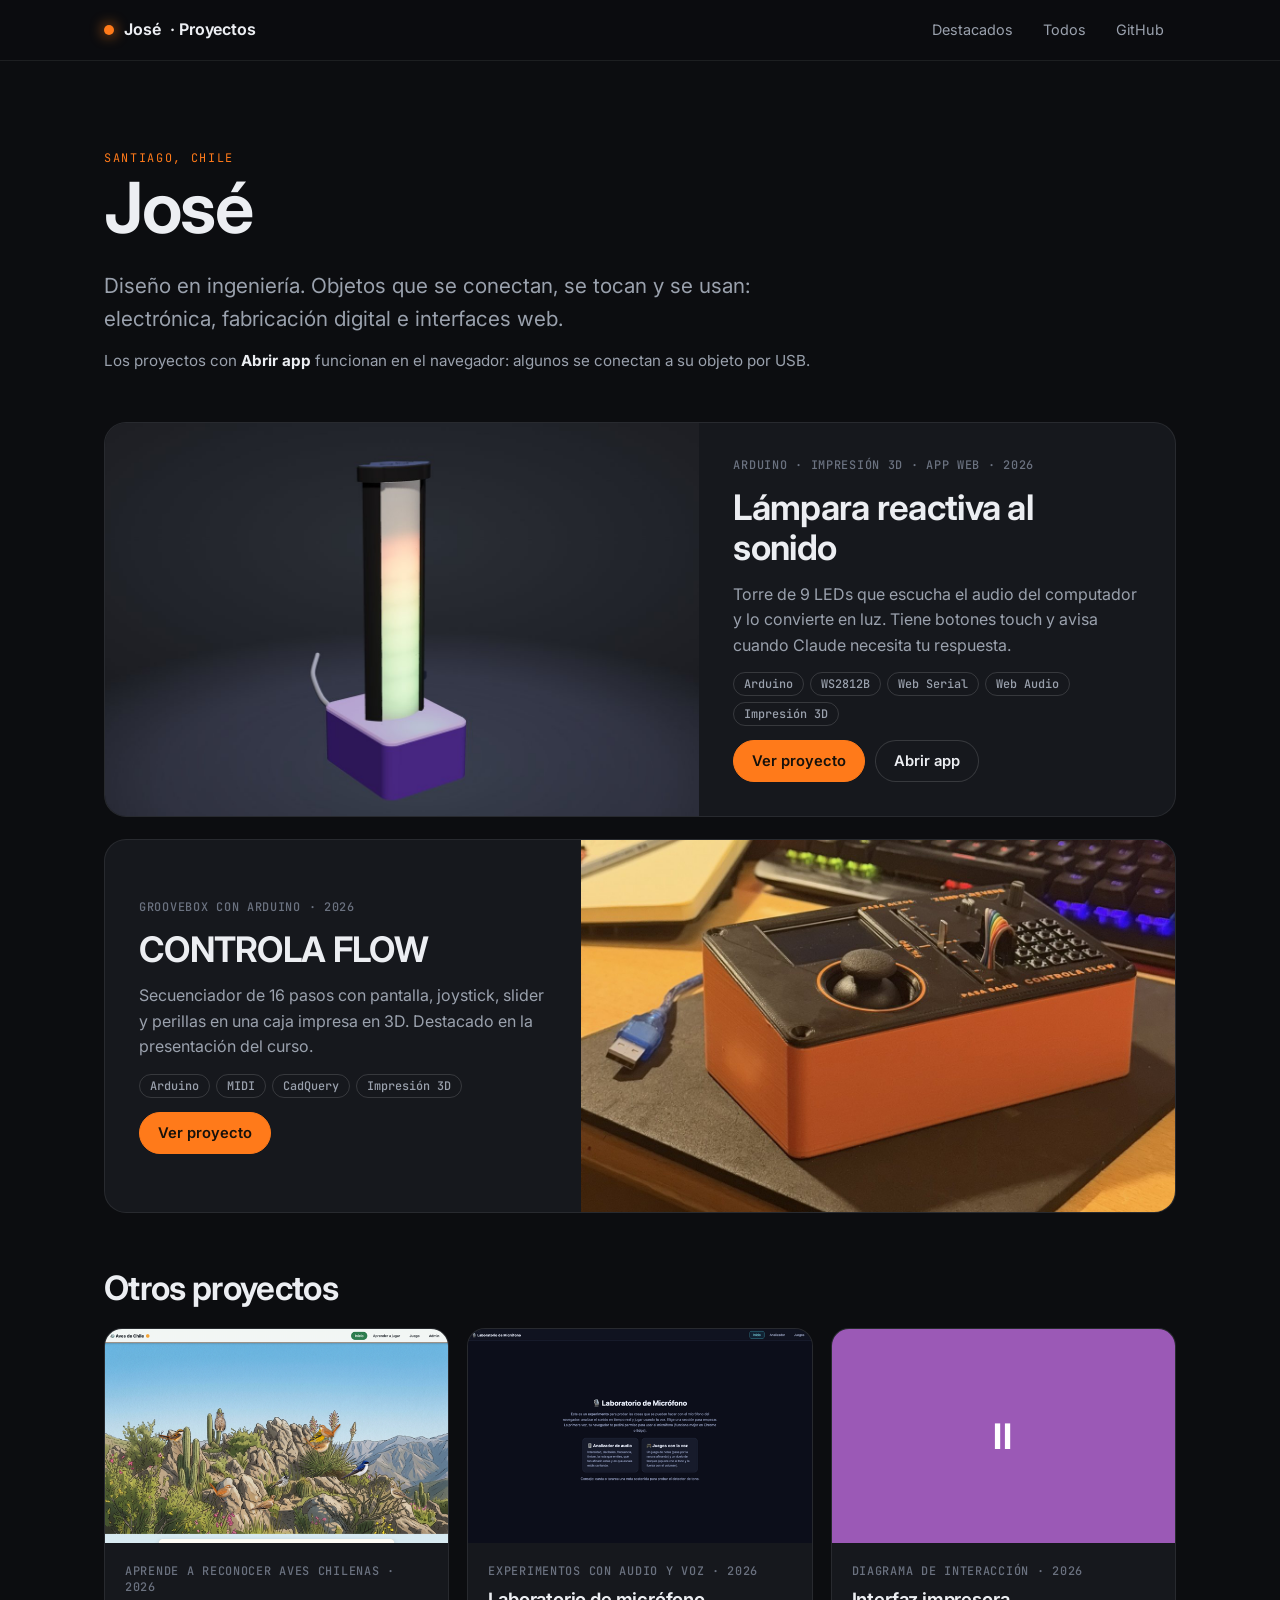
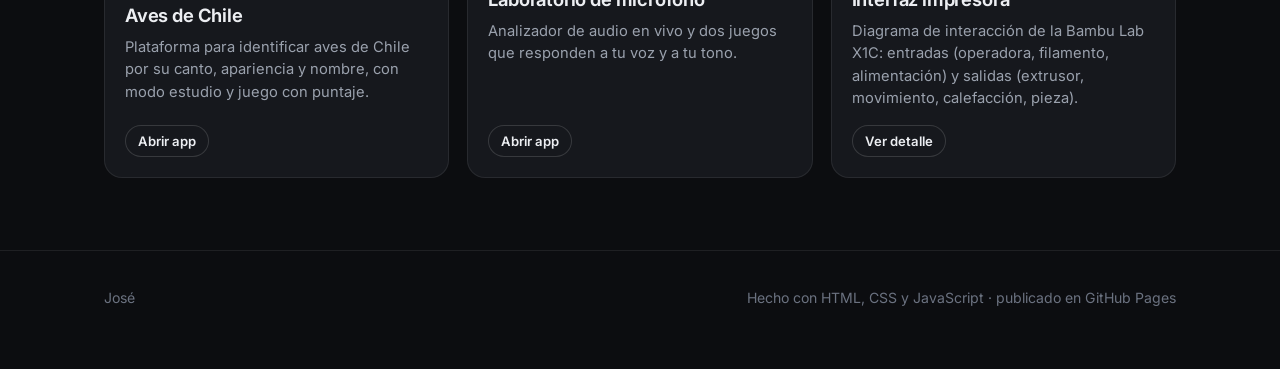
==== index.html @ fa1c3cf9 "Add files via upload" ====
<!DOCTYPE html>
<html lang="es">
<head>
<meta charset="UTF-8">
<meta name="viewport" content="width=device-width, initial-scale=1">
<title>José · Proyectos</title>
<meta name="description" content="Proyectos de José: objetos con Arduino, fabricación digital e interfaces web que puedes abrir y usar.">
<meta property="og:title" content="José · Proyectos">
<meta property="og:image" content="assets/projects/lampara-sonido/thumb.jpg">
<link rel="preconnect" href="https://fonts.googleapis.com"><link rel="preconnect" href="https://fonts.gstatic.com" crossorigin>
<link href="https://fonts.googleapis.com/css2?family=Inter:wght@400;500;600;700&family=JetBrains+Mono:wght@400;500;600&display=swap" rel="stylesheet">
<link rel="stylesheet" href="css/site.css">
<style>
  .intro{padding:88px 0 48px}
  .intro h1{font-size:clamp(2.6rem,6vw,4.4rem)}
  .intro .lead{font-size:clamp(1.05rem,2vw,1.3rem);color:var(--muted);max-width:720px;margin-top:20px}
  .feature{display:grid;grid-template-columns:minmax(0,1.25fr) minmax(0,1fr);gap:0;background:var(--surface);border:1px solid var(--line);border-radius:22px;overflow:hidden;margin-bottom:22px;transition:border-color .2s}
  .feature:hover{border-color:var(--line-2)}
  .feature .media{display:block;background:#15171c;min-height:100%}
  .feature .media img{width:100%;height:100%;object-fit:cover;aspect-ratio:16/10}
  .feature .body{padding:34px;display:flex;flex-direction:column;gap:14px;justify-content:center}
  .feature h2{font-size:clamp(1.6rem,3vw,2.2rem)}
  .feature p{color:var(--muted)}
  .feature:nth-of-type(even){grid-template-columns:minmax(0,1fr) minmax(0,1.25fr)}
  .feature:nth-of-type(even) .media{order:2}
  @media (max-width:860px){.feature,.feature:nth-of-type(even){grid-template-columns:minmax(0,1fr)}.feature:nth-of-type(even) .media{order:0}}
  .grid{display:grid;grid-template-columns:repeat(3,minmax(0,1fr));gap:18px}
  @media (max-width:900px){.grid{grid-template-columns:repeat(2,minmax(0,1fr))}}
  @media (max-width:600px){.grid{grid-template-columns:minmax(0,1fr)}}
  .card{background:var(--surface);border:1px solid var(--line);border-radius:18px;overflow:hidden;display:flex;flex-direction:column;transition:border-color .2s,transform .2s}
  .card:hover{border-color:var(--line-2);transform:translateY(-3px)}
  .card .media img,.card .fallback{width:100%;aspect-ratio:16/10;object-fit:cover;display:block}
  .fallback{display:grid!important;place-items:center;font:700 2.2rem var(--font);color:#fff;letter-spacing:.04em}
  .card .body{padding:20px;display:flex;flex-direction:column;gap:10px;flex:1}
  .card h3{font-size:1.15rem}
  .card p{color:var(--muted);font-size:.92rem;line-height:1.5}
  .card .btn-row{margin-top:auto;padding-top:6px}
  .meta-line{font:500 .74rem var(--mono);color:var(--faint);letter-spacing:.06em;text-transform:uppercase}
  main.wrap{padding-bottom:72px}
  .sec-title{display:flex;justify-content:space-between;align-items:end;gap:12px;margin:56px 0 20px}
  .load-error{color:#ff8a8a;border:1px solid rgba(255,90,90,.3);background:rgba(255,90,90,.08);border-radius:12px;padding:14px 18px}
  dialog{background:var(--surface);color:var(--text);border:1px solid var(--line-2);border-radius:18px;padding:0;max-width:760px;width:calc(100% - 32px)}
  dialog::backdrop{background:rgba(0,0,0,.7)}
  dialog img{width:100%;aspect-ratio:16/10;object-fit:cover}
  dialog .body{padding:24px;display:grid;gap:12px}
</style>
</head>
<body>
<header class="topbar">
  <div class="wrap">
    <a class="brand" href="./"><span class="brand-dot"></span><span id="brandName">José</span> · Proyectos</a>
    <nav class="nav"><a href="#destacados">Destacados</a><a href="#todos">Todos</a><a id="ghLink" href="https://github.com/bigkokoz" target="_blank" rel="noopener">GitHub</a></nav>
  </div>
</header>

<main class="wrap">
  <section class="intro">
    <p class="eyebrow" id="siteLocation">Santiago, Chile</p>
    <h1 id="siteTitle">José</h1>
    <p class="lead" id="siteTagline"></p>
    <p class="muted" style="margin-top:14px;font-size:.95rem">Los proyectos con <b style="color:var(--text)">Abrir app</b> funcionan en el navegador: algunos se conectan a su objeto por USB.</p>
  </section>

  <p id="loadError" class="load-error" hidden>No se pudieron cargar los proyectos. Recarga la página.</p>
  <section id="destacados"></section>
  <div class="sec-title" id="todosHead"><h2 id="todos">Otros proyectos</h2></div>
  <section class="grid" id="grid"></section>
</main>

<dialog id="detail"><div id="detailInner"></div></dialog>

<footer class="site-foot"><div class="wrap"><span id="footName">José</span><span>Hecho con HTML, CSS y JavaScript · publicado en GitHub Pages</span></div></footer>
<script src="js/app.js" defer></script>
</body>
</html>
---- css/site.css ----
/* ============================================================
   Sistema visual común — portafolio, páginas de proyecto y apps
   ============================================================ */
:root{
  --bg:#0c0d10;
  --bg-2:#111317;
  --surface:#16181d;
  --surface-2:#1c1f26;
  --line:rgba(255,255,255,.08);
  --line-2:rgba(255,255,255,.14);
  --text:#eceef2;
  --muted:#9aa1ad;
  --faint:#6b7280;
  --accent:#ff7a1a;
  --accent-2:#ffb15c;
  --ok:#3ddc84;
  --warn:#ffb020;
  --radius:16px;
  --radius-sm:10px;
  --max:1120px;
  --font:'Inter', system-ui, -apple-system, 'Segoe UI', Roboto, sans-serif;
  --mono:'JetBrains Mono', ui-monospace, 'Cascadia Code', Consolas, monospace;
}
*{box-sizing:border-box}
html{scroll-behavior:smooth}
html,body{margin:0;padding:0}
body{background:var(--bg);color:var(--text);font-family:var(--font);font-size:16px;line-height:1.6;-webkit-font-smoothing:antialiased}
img{max-width:100%;display:block}
a{color:inherit}
::selection{background:var(--accent);color:#111}

.wrap{max-width:var(--max);margin:0 auto;padding:0 24px}
.eyebrow{font-family:var(--mono);font-size:.74rem;letter-spacing:.14em;text-transform:uppercase;color:var(--accent)}
.muted{color:var(--muted)}
h1,h2,h3{line-height:1.15;margin:0;font-weight:650;letter-spacing:-.02em}
h1{font-size:clamp(2.2rem,5.2vw,3.8rem)}
h2{font-size:clamp(1.5rem,3vw,2.1rem)}
h3{font-size:1.1rem;letter-spacing:-.01em}
p{margin:0}

/* ---------- barra superior ---------- */
.topbar{position:sticky;top:0;z-index:20;backdrop-filter:blur(12px);background:rgba(12,13,16,.72);border-bottom:1px solid var(--line)}
.topbar .wrap{display:flex;align-items:center;justify-content:space-between;height:60px;gap:16px}
.brand{display:flex;align-items:center;gap:10px;text-decoration:none;font-weight:650;letter-spacing:-.01em}
.brand-dot{width:10px;height:10px;border-radius:50%;background:var(--accent);box-shadow:0 0 14px var(--accent)}
.nav{display:flex;gap:6px;flex-wrap:wrap}
.nav a{text-decoration:none;color:var(--muted);font-size:.9rem;padding:6px 12px;border-radius:999px}
.nav a:hover,.nav a[aria-current="page"]{color:var(--text);background:var(--surface)}

/* ---------- botones ---------- */
.btn{display:inline-flex;align-items:center;justify-content:center;gap:8px;padding:11px 18px;border-radius:999px;border:1px solid var(--line-2);background:var(--surface);color:var(--text);font:600 .92rem var(--font);text-decoration:none;cursor:pointer;transition:background .15s,border-color .15s,transform .15s}
.btn:hover{background:var(--surface-2);border-color:rgba(255,255,255,.24)}
.btn:active{transform:translateY(1px)}
.btn.primary{background:var(--accent);border-color:var(--accent);color:#16110b}
.btn.primary:hover{background:var(--accent-2);border-color:var(--accent-2)}
.btn.small{padding:7px 12px;font-size:.82rem}
.btn[disabled]{opacity:.45;cursor:not-allowed}
.btn-row{display:flex;flex-wrap:wrap;gap:10px}

/* ---------- tarjetas y paneles ---------- */
.panel{background:var(--surface);border:1px solid var(--line);border-radius:var(--radius);padding:22px}
.chip{display:inline-block;font:500 .74rem var(--mono);color:var(--muted);border:1px solid var(--line-2);border-radius:999px;padding:3px 10px}
.chips{display:flex;flex-wrap:wrap;gap:6px}

/* ---------- secciones de páginas de proyecto ---------- */
.hero{padding:72px 0 40px}
.hero .lead{font-size:clamp(1.05rem,2vw,1.25rem);color:var(--muted);max-width:720px;margin-top:18px}
.hero-meta{display:grid;grid-template-columns:repeat(auto-fit,minmax(150px,1fr));gap:1px;background:var(--line);border:1px solid var(--line);border-radius:var(--radius);overflow:hidden;margin-top:36px}
.hero-meta div{background:var(--bg-2);padding:16px 18px}
.hero-meta dt{font:500 .72rem var(--mono);letter-spacing:.1em;text-transform:uppercase;color:var(--faint)}
.hero-meta dd{margin:4px 0 0;font-weight:600}
.section{padding:64px 0;border-top:1px solid var(--line)}
.section-head{display:grid;grid-template-columns:minmax(0,1fr);gap:10px;margin-bottom:28px;max-width:760px}
.section-head p{color:var(--muted)}
.figure{margin:0;background:var(--surface);border:1px solid var(--line);border-radius:var(--radius);overflow:hidden}
.figure img{width:100%;height:auto}
.figure figcaption{padding:12px 16px;font-size:.86rem;color:var(--muted);border-top:1px solid var(--line)}
.grid-2{display:grid;grid-template-columns:repeat(2,minmax(0,1fr));gap:20px}
.grid-3{display:grid;grid-template-columns:repeat(3,minmax(0,1fr));gap:20px}
@media (max-width:860px){.grid-2,.grid-3{grid-template-columns:minmax(0,1fr)}}
.facts{list-style:none;margin:0;padding:0;display:grid;gap:12px}
.facts li{display:grid;grid-template-columns:28px minmax(0,1fr);gap:10px;align-items:start}
.facts li::before{content:counter(f);counter-increment:f;font:600 .78rem var(--mono);color:var(--accent);border:1px solid rgba(255,122,26,.4);border-radius:8px;height:24px;display:grid;place-items:center}
.facts{counter-reset:f}
.timeline{display:grid;gap:18px}
.step{display:grid;grid-template-columns:120px minmax(0,1fr);gap:22px;padding:22px;background:var(--surface);border:1px solid var(--line);border-radius:var(--radius)}
.step .tag{font:600 .78rem var(--mono);color:var(--accent);letter-spacing:.08em}
.step h3{margin-bottom:6px}
.step p{color:var(--muted)}
@media (max-width:700px){.step{grid-template-columns:minmax(0,1fr)}}
table.spec{width:100%;border-collapse:collapse;font-size:.93rem}
table.spec th,table.spec td{text-align:left;padding:11px 14px;border-bottom:1px solid var(--line);vertical-align:top}
table.spec th{font:500 .72rem var(--mono);letter-spacing:.1em;text-transform:uppercase;color:var(--faint)}
table.spec td:first-child{font-weight:600;white-space:nowrap}
.table-wrap{overflow-x:auto;border:1px solid var(--line);border-radius:var(--radius);background:var(--surface)}
code,kbd{font-family:var(--mono);font-size:.86em;background:var(--surface-2);border:1px solid var(--line);border-radius:6px;padding:1px 6px}
pre{font-family:var(--mono);font-size:.82rem;background:var(--bg-2);border:1px solid var(--line);border-radius:var(--radius-sm);padding:16px;overflow-x:auto;line-height:1.5;margin:0}
.callout{border:1px solid rgba(255,122,26,.35);background:rgba(255,122,26,.06);border-radius:var(--radius);padding:18px 20px}
footer.site-foot{border-top:1px solid var(--line);padding:36px 0 60px;color:var(--faint);font-size:.88rem}
footer.site-foot .wrap{display:flex;justify-content:space-between;gap:16px;flex-wrap:wrap}

@media print{
  .topbar,.no-print{display:none!important}
  body{background:#fff;color:#111}
  .panel,.figure,.step,.table-wrap{background:#fff;border-color:#ddd}
  .muted,.section-head p,.step p{color:#444}
  .section{break-inside:avoid;padding:28px 0}
}
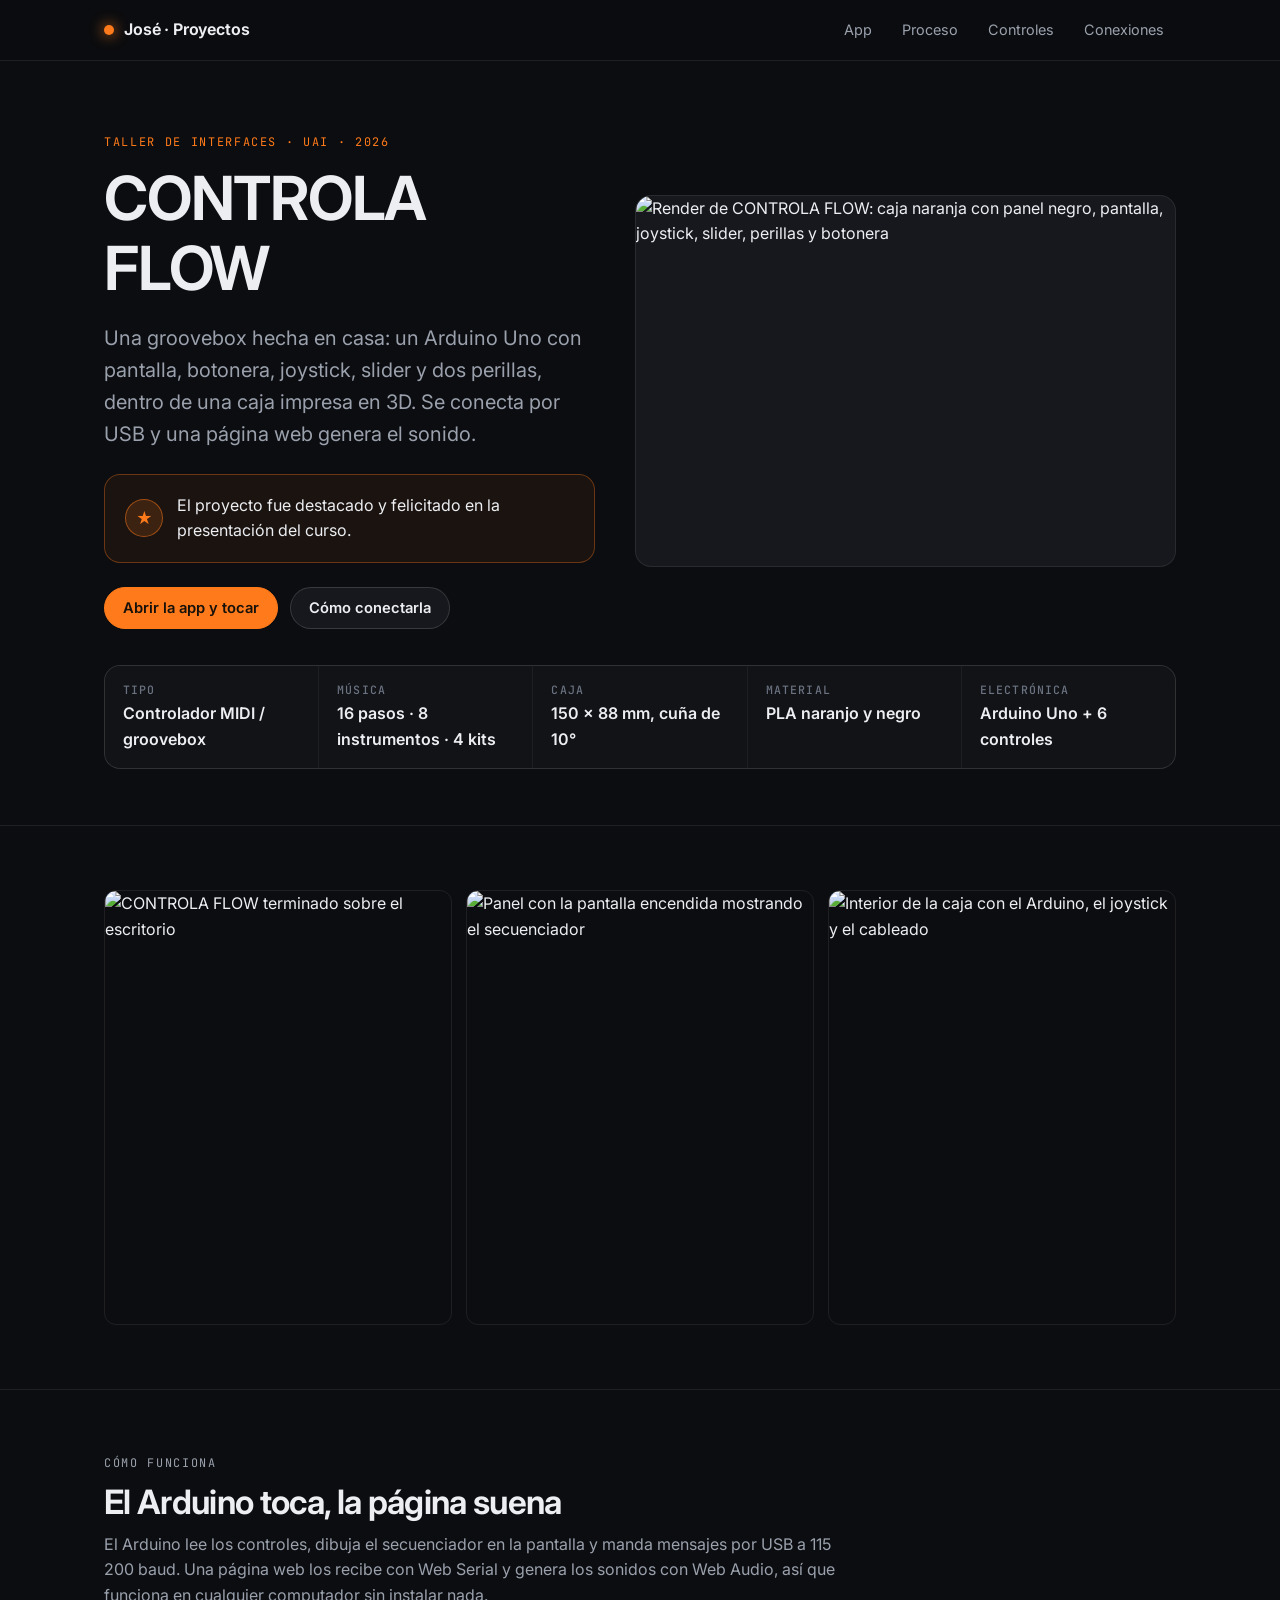
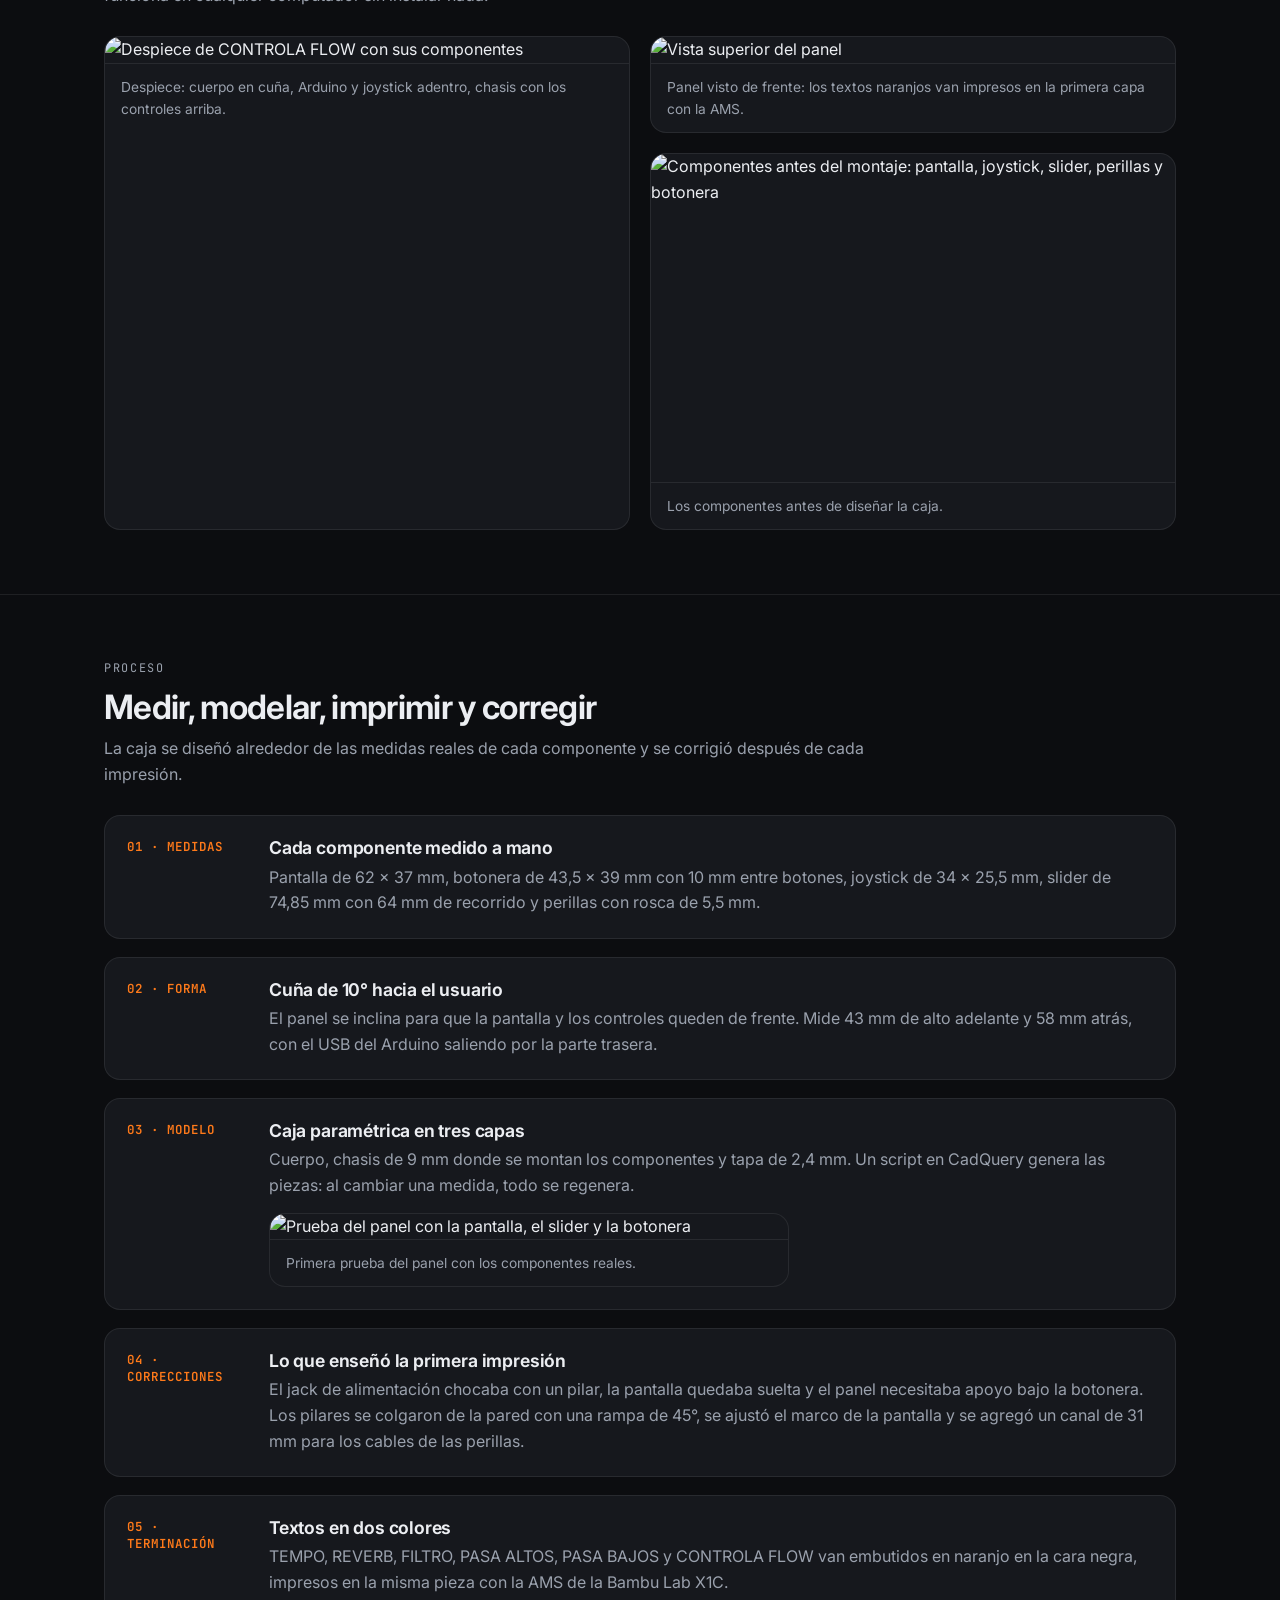
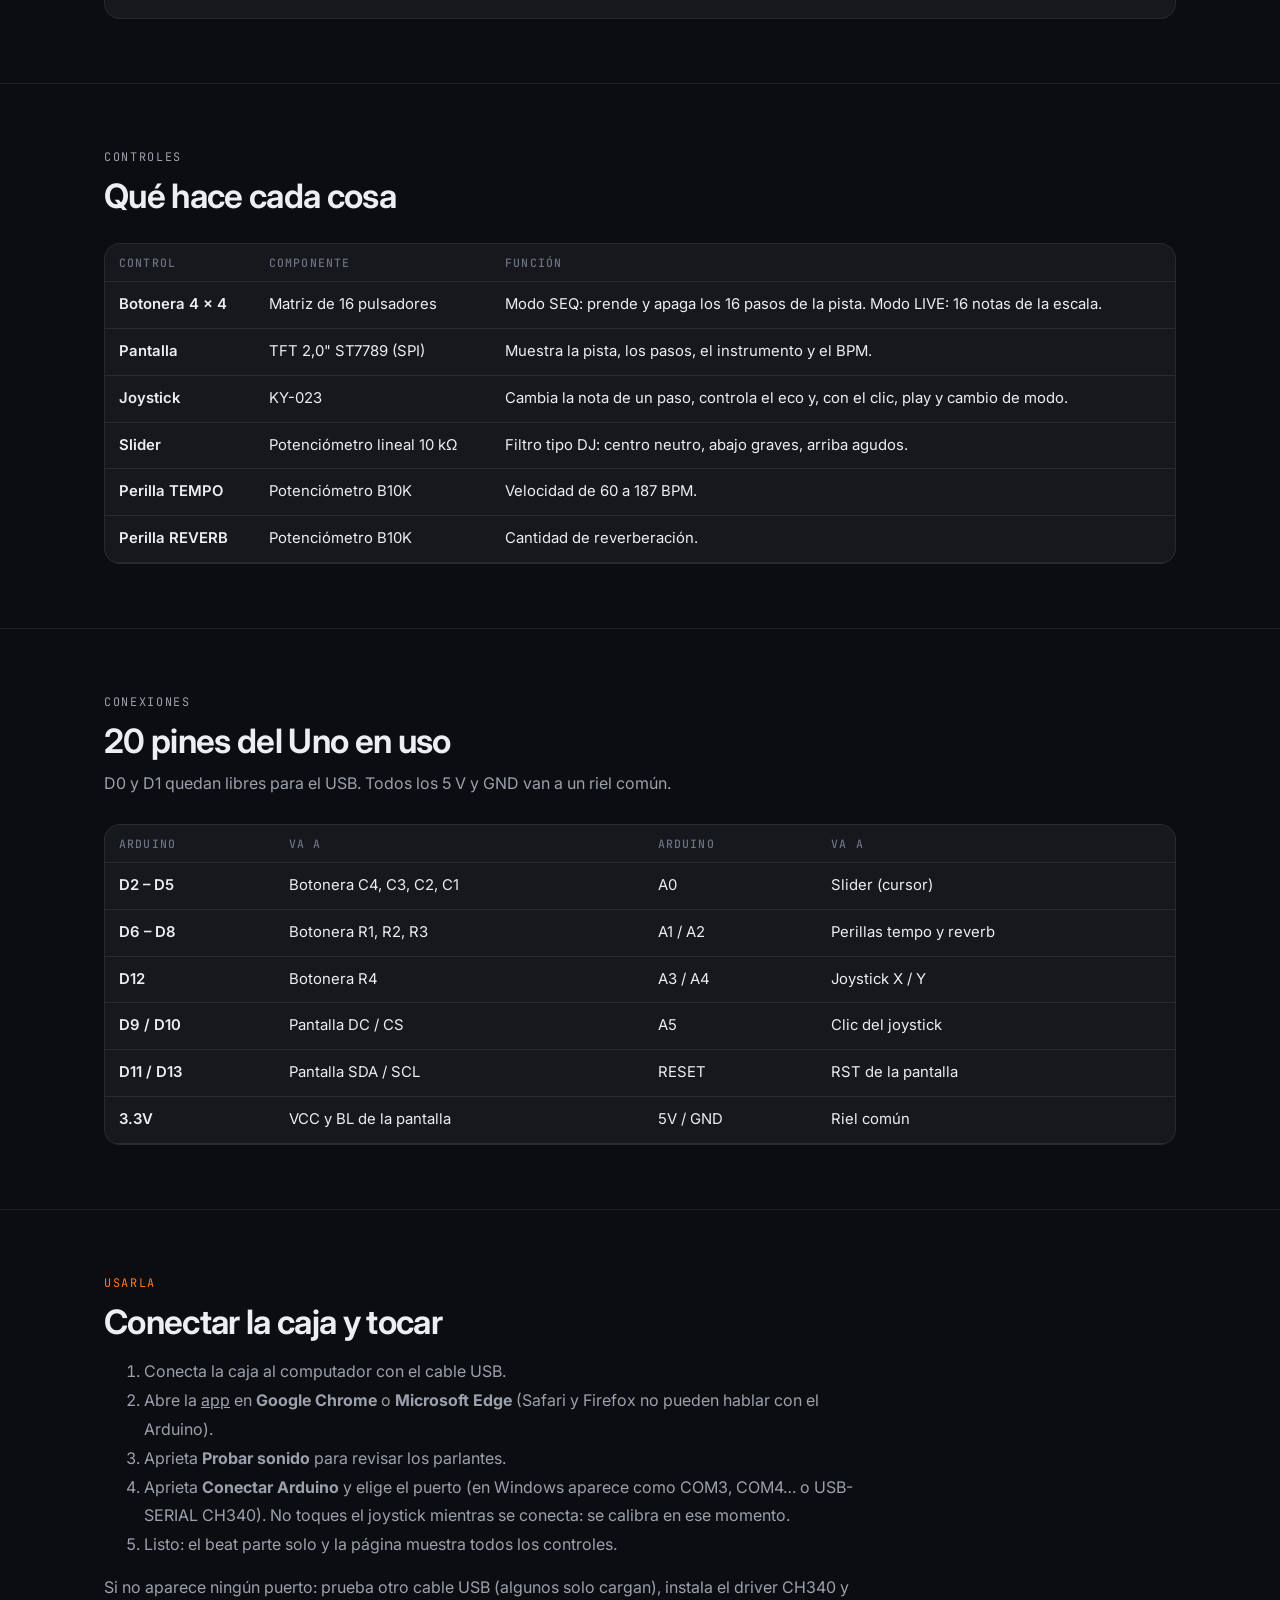
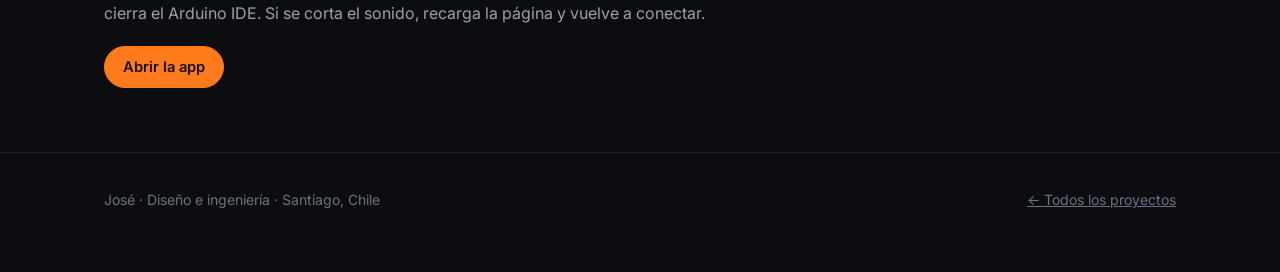
==== commit d2959a01: "Add files via upload" ====
--- a/index.html
+++ b/index.html
@@ -3,73 +3,144 @@
 <head>
 <meta charset="UTF-8">
 <meta name="viewport" content="width=device-width, initial-scale=1">
-<title>José · Proyectos</title>
-<meta name="description" content="Proyectos de José: objetos con Arduino, fabricación digital e interfaces web que puedes abrir y usar.">
-<meta property="og:title" content="José · Proyectos">
-<meta property="og:image" content="assets/projects/lampara-sonido/thumb.jpg">
+<title>CONTROLA FLOW · José</title>
+<meta name="description" content="Groovebox casero con Arduino Uno: secuenciador de 16 pasos, pantalla, joystick, slider y perillas en una caja impresa en 3D.">
+<meta property="og:title" content="CONTROLA FLOW">
+<meta property="og:image" content="img/render_hero.jpg">
 <link rel="preconnect" href="https://fonts.googleapis.com"><link rel="preconnect" href="https://fonts.gstatic.com" crossorigin>
 <link href="https://fonts.googleapis.com/css2?family=Inter:wght@400;500;600;700&family=JetBrains+Mono:wght@400;500;600&display=swap" rel="stylesheet">
-<link rel="stylesheet" href="css/site.css">
+<link rel="stylesheet" href="../css/site.css">
 <style>
-  .intro{padding:88px 0 48px}
-  .intro h1{font-size:clamp(2.6rem,6vw,4.4rem)}
-  .intro .lead{font-size:clamp(1.05rem,2vw,1.3rem);color:var(--muted);max-width:720px;margin-top:20px}
-  .feature{display:grid;grid-template-columns:minmax(0,1.25fr) minmax(0,1fr);gap:0;background:var(--surface);border:1px solid var(--line);border-radius:22px;overflow:hidden;margin-bottom:22px;transition:border-color .2s}
-  .feature:hover{border-color:var(--line-2)}
-  .feature .media{display:block;background:#15171c;min-height:100%}
-  .feature .media img{width:100%;height:100%;object-fit:cover;aspect-ratio:16/10}
-  .feature .body{padding:34px;display:flex;flex-direction:column;gap:14px;justify-content:center}
-  .feature h2{font-size:clamp(1.6rem,3vw,2.2rem)}
-  .feature p{color:var(--muted)}
-  .feature:nth-of-type(even){grid-template-columns:minmax(0,1fr) minmax(0,1.25fr)}
-  .feature:nth-of-type(even) .media{order:2}
-  @media (max-width:860px){.feature,.feature:nth-of-type(even){grid-template-columns:minmax(0,1fr)}.feature:nth-of-type(even) .media{order:0}}
-  .grid{display:grid;grid-template-columns:repeat(3,minmax(0,1fr));gap:18px}
-  @media (max-width:900px){.grid{grid-template-columns:repeat(2,minmax(0,1fr))}}
-  @media (max-width:600px){.grid{grid-template-columns:minmax(0,1fr)}}
-  .card{background:var(--surface);border:1px solid var(--line);border-radius:18px;overflow:hidden;display:flex;flex-direction:column;transition:border-color .2s,transform .2s}
-  .card:hover{border-color:var(--line-2);transform:translateY(-3px)}
-  .card .media img,.card .fallback{width:100%;aspect-ratio:16/10;object-fit:cover;display:block}
-  .fallback{display:grid!important;place-items:center;font:700 2.2rem var(--font);color:#fff;letter-spacing:.04em}
-  .card .body{padding:20px;display:flex;flex-direction:column;gap:10px;flex:1}
-  .card h3{font-size:1.15rem}
-  .card p{color:var(--muted);font-size:.92rem;line-height:1.5}
-  .card .btn-row{margin-top:auto;padding-top:6px}
-  .meta-line{font:500 .74rem var(--mono);color:var(--faint);letter-spacing:.06em;text-transform:uppercase}
-  main.wrap{padding-bottom:72px}
-  .sec-title{display:flex;justify-content:space-between;align-items:end;gap:12px;margin:56px 0 20px}
-  .load-error{color:#ff8a8a;border:1px solid rgba(255,90,90,.3);background:rgba(255,90,90,.08);border-radius:12px;padding:14px 18px}
-  dialog{background:var(--surface);color:var(--text);border:1px solid var(--line-2);border-radius:18px;padding:0;max-width:760px;width:calc(100% - 32px)}
-  dialog::backdrop{background:rgba(0,0,0,.7)}
-  dialog img{width:100%;aspect-ratio:16/10;object-fit:cover}
-  dialog .body{padding:24px;display:grid;gap:12px}
+  .hero-grid{display:grid;grid-template-columns:minmax(0,1fr) minmax(0,1.1fr);gap:40px;align-items:center}
+  @media (max-width:900px){.hero-grid{grid-template-columns:minmax(0,1fr)}}
+  .photos{display:grid;grid-template-columns:repeat(3,minmax(0,1fr));gap:14px}
+  .photos img{border-radius:12px;border:1px solid var(--line);width:100%;height:100%;object-fit:cover;aspect-ratio:4/5}
+  @media (max-width:760px){.photos{grid-template-columns:repeat(2,minmax(0,1fr))}}
+  .award{display:flex;gap:14px;align-items:center}
+  .award .dot{width:38px;height:38px;border-radius:50%;background:rgba(255,122,26,.15);border:1px solid rgba(255,122,26,.5);display:grid;place-items:center;color:var(--accent);font-weight:700;flex:none}
 </style>
 </head>
 <body>
 <header class="topbar">
   <div class="wrap">
-    <a class="brand" href="./"><span class="brand-dot"></span><span id="brandName">José</span> · Proyectos</a>
-    <nav class="nav"><a href="#destacados">Destacados</a><a href="#todos">Todos</a><a id="ghLink" href="https://github.com/bigkokoz" target="_blank" rel="noopener">GitHub</a></nav>
+    <a class="brand" href="../index.html"><span class="brand-dot"></span>José · Proyectos</a>
+    <nav class="nav"><a href="app.html">App</a><a href="#proceso">Proceso</a><a href="#controles">Controles</a><a href="#conexiones">Conexiones</a></nav>
   </div>
 </header>
 
-<main class="wrap">
-  <section class="intro">
-    <p class="eyebrow" id="siteLocation">Santiago, Chile</p>
-    <h1 id="siteTitle">José</h1>
-    <p class="lead" id="siteTagline"></p>
-    <p class="muted" style="margin-top:14px;font-size:.95rem">Los proyectos con <b style="color:var(--text)">Abrir app</b> funcionan en el navegador: algunos se conectan a su objeto por USB.</p>
+<main>
+  <section class="hero">
+    <div class="wrap hero-grid">
+      <div>
+        <p class="eyebrow">Taller de Interfaces · UAI · 2026</p>
+        <h1 style="margin-top:12px">CONTROLA FLOW</h1>
+        <p class="lead">Una groovebox hecha en casa: un Arduino Uno con pantalla, botonera, joystick, slider y dos perillas, dentro de una caja impresa en 3D. Se conecta por USB y una página web genera el sonido.</p>
+        <div class="callout award" style="margin-top:24px"><span class="dot">★</span><p>El proyecto fue destacado y felicitado en la presentación del curso.</p></div>
+        <div style="display:flex;gap:12px;flex-wrap:wrap;margin-top:24px">
+          <a class="btn primary" href="app.html">Abrir la app y tocar</a>
+          <a class="btn" href="#usar">Cómo conectarla</a>
+        </div>
+      </div>
+      <figure class="figure"><img src="img/render_hero.jpg" alt="Render de CONTROLA FLOW: caja naranja con panel negro, pantalla, joystick, slider, perillas y botonera" width="1600" height="1100"></figure>
+    </div>
+    <div class="wrap">
+      <dl class="hero-meta">
+        <div><dt>Tipo</dt><dd>Controlador MIDI / groovebox</dd></div>
+        <div><dt>Música</dt><dd>16 pasos · 8 instrumentos · 4 kits</dd></div>
+        <div><dt>Caja</dt><dd>150 × 88 mm, cuña de 10°</dd></div>
+        <div><dt>Material</dt><dd>PLA naranjo y negro</dd></div>
+        <div><dt>Electrónica</dt><dd>Arduino Uno + 6 controles</dd></div>
+      </dl>
+    </div>
   </section>
 
-  <p id="loadError" class="load-error" hidden>No se pudieron cargar los proyectos. Recarga la página.</p>
-  <section id="destacados"></section>
-  <div class="sec-title" id="todosHead"><h2 id="todos">Otros proyectos</h2></div>
-  <section class="grid" id="grid"></section>
+  <section class="section">
+    <div class="wrap">
+      <div class="photos">
+        <img src="img/escritorio.jpg" alt="CONTROLA FLOW terminado sobre el escritorio" loading="lazy">
+        <img src="img/armado.jpg" alt="Panel con la pantalla encendida mostrando el secuenciador" loading="lazy">
+        <img src="img/interior.jpg" alt="Interior de la caja con el Arduino, el joystick y el cableado" loading="lazy">
+      </div>
+    </div>
+  </section>
+
+  <section class="section" id="funciona">
+    <div class="wrap">
+      <div class="section-head"><p class="eyebrow">Cómo funciona</p><h2>El Arduino toca, la página suena</h2>
+        <p>El Arduino lee los controles, dibuja el secuenciador en la pantalla y manda mensajes por USB a 115 200 baud. Una página web los recibe con Web Serial y genera los sonidos con Web Audio, así que funciona en cualquier computador sin instalar nada.</p></div>
+      <div class="grid-2">
+        <figure class="figure"><img src="img/render_explode.jpg" alt="Despiece de CONTROLA FLOW con sus componentes" loading="lazy"><figcaption>Despiece: cuerpo en cuña, Arduino y joystick adentro, chasis con los controles arriba.</figcaption></figure>
+        <div style="display:grid;gap:20px;align-content:start">
+          <figure class="figure"><img src="img/render_top.jpg" alt="Vista superior del panel" loading="lazy"><figcaption>Panel visto de frente: los textos naranjos van impresos en la primera capa con la AMS.</figcaption></figure>
+          <figure class="figure"><img src="img/componentes.jpg" alt="Componentes antes del montaje: pantalla, joystick, slider, perillas y botonera" loading="lazy" style="aspect-ratio:16/10;object-fit:cover"><figcaption>Los componentes antes de diseñar la caja.</figcaption></figure>
+        </div>
+      </div>
+    </div>
+  </section>
+
+  <section class="section" id="proceso">
+    <div class="wrap">
+      <div class="section-head"><p class="eyebrow">Proceso</p><h2>Medir, modelar, imprimir y corregir</h2><p>La caja se diseñó alrededor de las medidas reales de cada componente y se corrigió después de cada impresión.</p></div>
+      <div class="timeline">
+        <div class="step"><span class="tag">01 · MEDIDAS</span><div><h3>Cada componente medido a mano</h3><p>Pantalla de 62 × 37 mm, botonera de 43,5 × 39 mm con 10 mm entre botones, joystick de 34 × 25,5 mm, slider de 74,85 mm con 64 mm de recorrido y perillas con rosca de 5,5 mm.</p></div></div>
+        <div class="step"><span class="tag">02 · FORMA</span><div><h3>Cuña de 10° hacia el usuario</h3><p>El panel se inclina para que la pantalla y los controles queden de frente. Mide 43 mm de alto adelante y 58 mm atrás, con el USB del Arduino saliendo por la parte trasera.</p></div></div>
+        <div class="step"><span class="tag">03 · MODELO</span><div><h3>Caja paramétrica en tres capas</h3><p>Cuerpo, chasis de 9 mm donde se montan los componentes y tapa de 2,4 mm. Un script en CadQuery genera las piezas: al cambiar una medida, todo se regenera.</p><figure class="figure" style="margin-top:14px;max-width:520px"><img src="img/panel_prueba.jpg" alt="Prueba del panel con la pantalla, el slider y la botonera" loading="lazy"><figcaption>Primera prueba del panel con los componentes reales.</figcaption></figure></div></div>
+        <div class="step"><span class="tag">04 · CORRECCIONES</span><div><h3>Lo que enseñó la primera impresión</h3><p>El jack de alimentación chocaba con un pilar, la pantalla quedaba suelta y el panel necesitaba apoyo bajo la botonera. Los pilares se colgaron de la pared con una rampa de 45°, se ajustó el marco de la pantalla y se agregó un canal de 31 mm para los cables de las perillas.</p></div></div>
+        <div class="step"><span class="tag">05 · TERMINACIÓN</span><div><h3>Textos en dos colores</h3><p>TEMPO, REVERB, FILTRO, PASA ALTOS, PASA BAJOS y CONTROLA FLOW van embutidos en naranjo en la cara negra, impresos en la misma pieza con la AMS de la Bambu Lab X1C.</p></div></div>
+      </div>
+    </div>
+  </section>
+
+  <section class="section" id="controles">
+    <div class="wrap">
+      <div class="section-head"><p class="eyebrow">Controles</p><h2>Qué hace cada cosa</h2></div>
+      <div class="table-wrap"><table class="spec">
+        <thead><tr><th>Control</th><th>Componente</th><th>Función</th></tr></thead>
+        <tbody>
+          <tr><td>Botonera 4 × 4</td><td>Matriz de 16 pulsadores</td><td>Modo SEQ: prende y apaga los 16 pasos de la pista. Modo LIVE: 16 notas de la escala.</td></tr>
+          <tr><td>Pantalla</td><td>TFT 2,0" ST7789 (SPI)</td><td>Muestra la pista, los pasos, el instrumento y el BPM.</td></tr>
+          <tr><td>Joystick</td><td>KY-023</td><td>Cambia la nota de un paso, controla el eco y, con el clic, play y cambio de modo.</td></tr>
+          <tr><td>Slider</td><td>Potenciómetro lineal 10 kΩ</td><td>Filtro tipo DJ: centro neutro, abajo graves, arriba agudos.</td></tr>
+          <tr><td>Perilla TEMPO</td><td>Potenciómetro B10K</td><td>Velocidad de 60 a 187 BPM.</td></tr>
+          <tr><td>Perilla REVERB</td><td>Potenciómetro B10K</td><td>Cantidad de reverberación.</td></tr>
+        </tbody>
+      </table></div>
+    </div>
+  </section>
+
+  <section class="section" id="conexiones">
+    <div class="wrap">
+      <div class="section-head"><p class="eyebrow">Conexiones</p><h2>20 pines del Uno en uso</h2><p>D0 y D1 quedan libres para el USB. Todos los 5 V y GND van a un riel común.</p></div>
+      <div class="table-wrap"><table class="spec">
+        <thead><tr><th>Arduino</th><th>Va a</th><th>Arduino</th><th>Va a</th></tr></thead>
+        <tbody>
+          <tr><td>D2 – D5</td><td>Botonera C4, C3, C2, C1</td><td>A0</td><td>Slider (cursor)</td></tr>
+          <tr><td>D6 – D8</td><td>Botonera R1, R2, R3</td><td>A1 / A2</td><td>Perillas tempo y reverb</td></tr>
+          <tr><td>D12</td><td>Botonera R4</td><td>A3 / A4</td><td>Joystick X / Y</td></tr>
+          <tr><td>D9 / D10</td><td>Pantalla DC / CS</td><td>A5</td><td>Clic del joystick</td></tr>
+          <tr><td>D11 / D13</td><td>Pantalla SDA / SCL</td><td>RESET</td><td>RST de la pantalla</td></tr>
+          <tr><td>3.3V</td><td>VCC y BL de la pantalla</td><td>5V / GND</td><td>Riel común</td></tr>
+        </tbody>
+      </table></div>
+    </div>
+  </section>
+<section class="section" id="usar">
+    <div class="wrap">
+      <p class="eyebrow">Usarla</p>
+      <h2 style="margin-top:10px">Conectar la caja y tocar</h2>
+      <ol class="muted" style="line-height:1.8;max-width:760px;margin-top:16px">
+        <li>Conecta la caja al computador con el cable USB.</li>
+        <li>Abre la <a href="app.html">app</a> en <b>Google Chrome</b> o <b>Microsoft Edge</b> (Safari y Firefox no pueden hablar con el Arduino).</li>
+        <li>Aprieta <b>Probar sonido</b> para revisar los parlantes.</li>
+        <li>Aprieta <b>Conectar Arduino</b> y elige el puerto (en Windows aparece como COM3, COM4… o USB-SERIAL CH340). No toques el joystick mientras se conecta: se calibra en ese momento.</li>
+        <li>Listo: el beat parte solo y la página muestra todos los controles.</li>
+      </ol>
+      <p class="muted" style="margin-top:14px;max-width:760px">Si no aparece ningún puerto: prueba otro cable USB (algunos solo cargan), instala el driver CH340 y cierra el Arduino IDE. Si se corta el sonido, recarga la página y vuelve a conectar.</p>
+      <a class="btn primary" href="app.html" style="margin-top:20px;display:inline-block">Abrir la app</a>
+    </div>
+  </section>
 </main>
 
-<dialog id="detail"><div id="detailInner"></div></dialog>
-
-<footer class="site-foot"><div class="wrap"><span id="footName">José</span><span>Hecho con HTML, CSS y JavaScript · publicado en GitHub Pages</span></div></footer>
-<script src="js/app.js" defer></script>
+<footer class="site-foot"><div class="wrap"><span>José · Diseño e ingeniería · Santiago, Chile</span><a href="../index.html">← Todos los proyectos</a></div></footer>
 </body>
 </html>
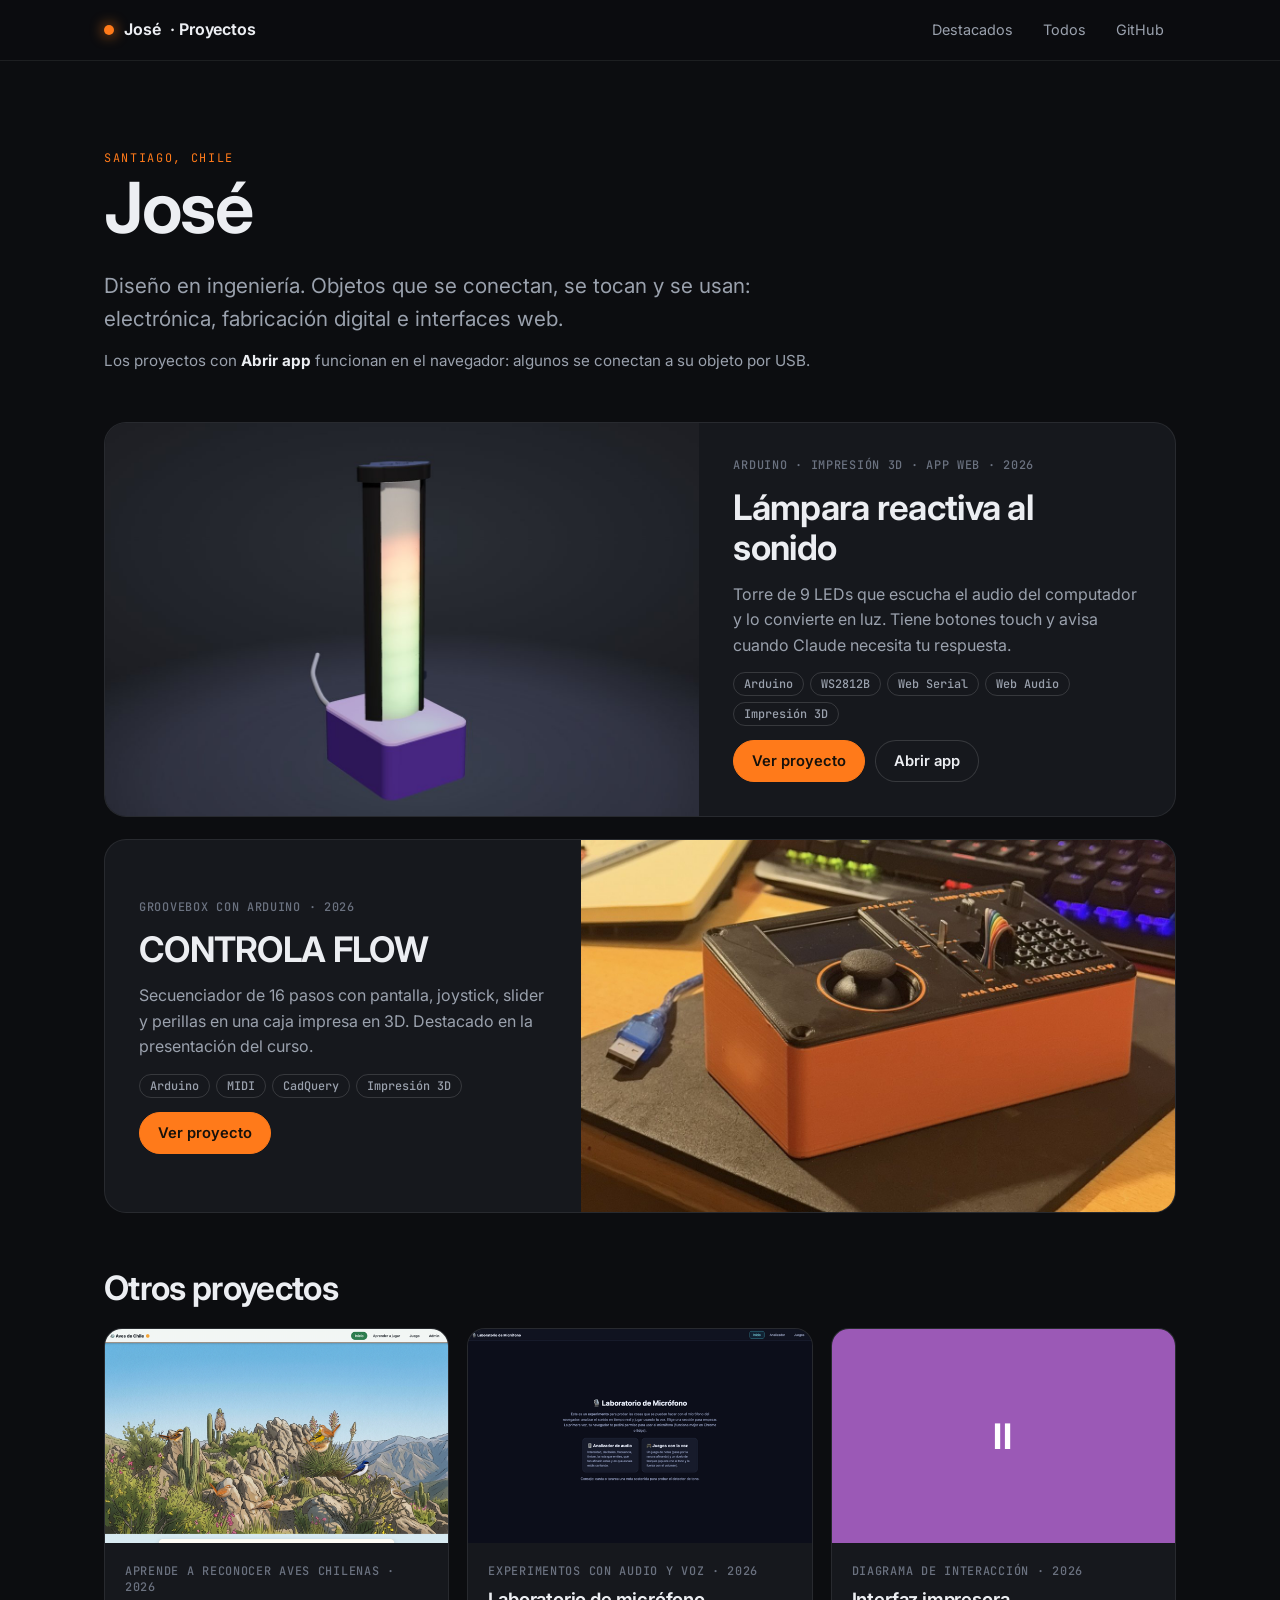
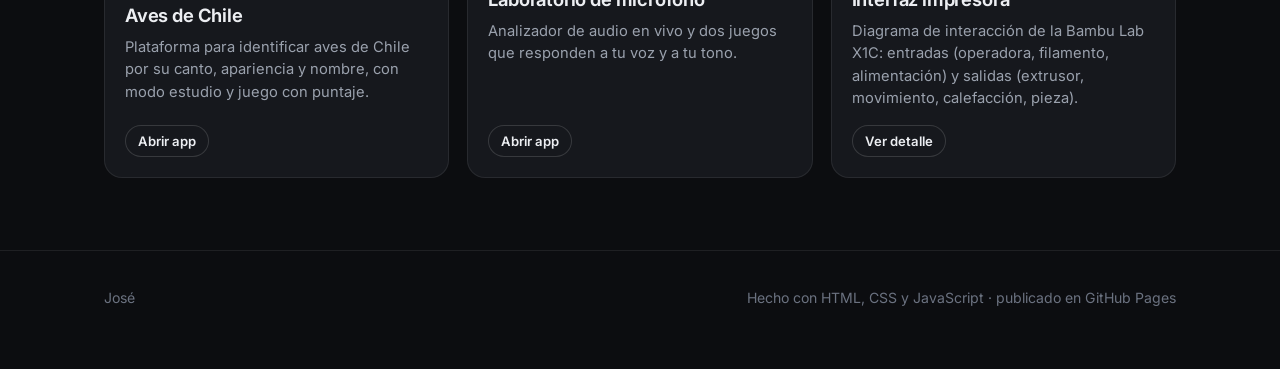
==== commit 4fe2dbe3: "Add files via upload" ====
--- a/index.html
+++ b/index.html
@@ -3,144 +3,73 @@
 <head>
 <meta charset="UTF-8">
 <meta name="viewport" content="width=device-width, initial-scale=1">
-<title>CONTROLA FLOW · José</title>
-<meta name="description" content="Groovebox casero con Arduino Uno: secuenciador de 16 pasos, pantalla, joystick, slider y perillas en una caja impresa en 3D.">
-<meta property="og:title" content="CONTROLA FLOW">
-<meta property="og:image" content="img/render_hero.jpg">
+<title>José · Proyectos</title>
+<meta name="description" content="Proyectos de José: objetos con Arduino, fabricación digital e interfaces web que puedes abrir y usar.">
+<meta property="og:title" content="José · Proyectos">
+<meta property="og:image" content="assets/projects/lampara-sonido/thumb.jpg">
 <link rel="preconnect" href="https://fonts.googleapis.com"><link rel="preconnect" href="https://fonts.gstatic.com" crossorigin>
 <link href="https://fonts.googleapis.com/css2?family=Inter:wght@400;500;600;700&family=JetBrains+Mono:wght@400;500;600&display=swap" rel="stylesheet">
-<link rel="stylesheet" href="../css/site.css">
+<link rel="stylesheet" href="css/site.css">
 <style>
-  .hero-grid{display:grid;grid-template-columns:minmax(0,1fr) minmax(0,1.1fr);gap:40px;align-items:center}
-  @media (max-width:900px){.hero-grid{grid-template-columns:minmax(0,1fr)}}
-  .photos{display:grid;grid-template-columns:repeat(3,minmax(0,1fr));gap:14px}
-  .photos img{border-radius:12px;border:1px solid var(--line);width:100%;height:100%;object-fit:cover;aspect-ratio:4/5}
-  @media (max-width:760px){.photos{grid-template-columns:repeat(2,minmax(0,1fr))}}
-  .award{display:flex;gap:14px;align-items:center}
-  .award .dot{width:38px;height:38px;border-radius:50%;background:rgba(255,122,26,.15);border:1px solid rgba(255,122,26,.5);display:grid;place-items:center;color:var(--accent);font-weight:700;flex:none}
+  .intro{padding:88px 0 48px}
+  .intro h1{font-size:clamp(2.6rem,6vw,4.4rem)}
+  .intro .lead{font-size:clamp(1.05rem,2vw,1.3rem);color:var(--muted);max-width:720px;margin-top:20px}
+  .feature{display:grid;grid-template-columns:minmax(0,1.25fr) minmax(0,1fr);gap:0;background:var(--surface);border:1px solid var(--line);border-radius:22px;overflow:hidden;margin-bottom:22px;transition:border-color .2s}
+  .feature:hover{border-color:var(--line-2)}
+  .feature .media{display:block;background:#15171c;min-height:100%}
+  .feature .media img{width:100%;height:100%;object-fit:cover;aspect-ratio:16/10}
+  .feature .body{padding:34px;display:flex;flex-direction:column;gap:14px;justify-content:center}
+  .feature h2{font-size:clamp(1.6rem,3vw,2.2rem)}
+  .feature p{color:var(--muted)}
+  .feature:nth-of-type(even){grid-template-columns:minmax(0,1fr) minmax(0,1.25fr)}
+  .feature:nth-of-type(even) .media{order:2}
+  @media (max-width:860px){.feature,.feature:nth-of-type(even){grid-template-columns:minmax(0,1fr)}.feature:nth-of-type(even) .media{order:0}}
+  .grid{display:grid;grid-template-columns:repeat(3,minmax(0,1fr));gap:18px}
+  @media (max-width:900px){.grid{grid-template-columns:repeat(2,minmax(0,1fr))}}
+  @media (max-width:600px){.grid{grid-template-columns:minmax(0,1fr)}}
+  .card{background:var(--surface);border:1px solid var(--line);border-radius:18px;overflow:hidden;display:flex;flex-direction:column;transition:border-color .2s,transform .2s}
+  .card:hover{border-color:var(--line-2);transform:translateY(-3px)}
+  .card .media img,.card .fallback{width:100%;aspect-ratio:16/10;object-fit:cover;display:block}
+  .fallback{display:grid!important;place-items:center;font:700 2.2rem var(--font);color:#fff;letter-spacing:.04em}
+  .card .body{padding:20px;display:flex;flex-direction:column;gap:10px;flex:1}
+  .card h3{font-size:1.15rem}
+  .card p{color:var(--muted);font-size:.92rem;line-height:1.5}
+  .card .btn-row{margin-top:auto;padding-top:6px}
+  .meta-line{font:500 .74rem var(--mono);color:var(--faint);letter-spacing:.06em;text-transform:uppercase}
+  main.wrap{padding-bottom:72px}
+  .sec-title{display:flex;justify-content:space-between;align-items:end;gap:12px;margin:56px 0 20px}
+  .load-error{color:#ff8a8a;border:1px solid rgba(255,90,90,.3);background:rgba(255,90,90,.08);border-radius:12px;padding:14px 18px}
+  dialog{background:var(--surface);color:var(--text);border:1px solid var(--line-2);border-radius:18px;padding:0;max-width:760px;width:calc(100% - 32px)}
+  dialog::backdrop{background:rgba(0,0,0,.7)}
+  dialog img{width:100%;aspect-ratio:16/10;object-fit:cover}
+  dialog .body{padding:24px;display:grid;gap:12px}
 </style>
 </head>
 <body>
 <header class="topbar">
   <div class="wrap">
-    <a class="brand" href="../index.html"><span class="brand-dot"></span>José · Proyectos</a>
-    <nav class="nav"><a href="app.html">App</a><a href="#proceso">Proceso</a><a href="#controles">Controles</a><a href="#conexiones">Conexiones</a></nav>
+    <a class="brand" href="./"><span class="brand-dot"></span><span id="brandName">José</span> · Proyectos</a>
+    <nav class="nav"><a href="#destacados">Destacados</a><a href="#todos">Todos</a><a id="ghLink" href="https://github.com/bigkokoz" target="_blank" rel="noopener">GitHub</a></nav>
   </div>
 </header>
 
-<main>
-  <section class="hero">
-    <div class="wrap hero-grid">
-      <div>
-        <p class="eyebrow">Taller de Interfaces · UAI · 2026</p>
-        <h1 style="margin-top:12px">CONTROLA FLOW</h1>
-        <p class="lead">Una groovebox hecha en casa: un Arduino Uno con pantalla, botonera, joystick, slider y dos perillas, dentro de una caja impresa en 3D. Se conecta por USB y una página web genera el sonido.</p>
-        <div class="callout award" style="margin-top:24px"><span class="dot">★</span><p>El proyecto fue destacado y felicitado en la presentación del curso.</p></div>
-        <div style="display:flex;gap:12px;flex-wrap:wrap;margin-top:24px">
-          <a class="btn primary" href="app.html">Abrir la app y tocar</a>
-          <a class="btn" href="#usar">Cómo conectarla</a>
-        </div>
-      </div>
-      <figure class="figure"><img src="img/render_hero.jpg" alt="Render de CONTROLA FLOW: caja naranja con panel negro, pantalla, joystick, slider, perillas y botonera" width="1600" height="1100"></figure>
-    </div>
-    <div class="wrap">
-      <dl class="hero-meta">
-        <div><dt>Tipo</dt><dd>Controlador MIDI / groovebox</dd></div>
-        <div><dt>Música</dt><dd>16 pasos · 8 instrumentos · 4 kits</dd></div>
-        <div><dt>Caja</dt><dd>150 × 88 mm, cuña de 10°</dd></div>
-        <div><dt>Material</dt><dd>PLA naranjo y negro</dd></div>
-        <div><dt>Electrónica</dt><dd>Arduino Uno + 6 controles</dd></div>
-      </dl>
-    </div>
+<main class="wrap">
+  <section class="intro">
+    <p class="eyebrow" id="siteLocation">Santiago, Chile</p>
+    <h1 id="siteTitle">José</h1>
+    <p class="lead" id="siteTagline"></p>
+    <p class="muted" style="margin-top:14px;font-size:.95rem">Los proyectos con <b style="color:var(--text)">Abrir app</b> funcionan en el navegador: algunos se conectan a su objeto por USB.</p>
   </section>
 
-  <section class="section">
-    <div class="wrap">
-      <div class="photos">
-        <img src="img/escritorio.jpg" alt="CONTROLA FLOW terminado sobre el escritorio" loading="lazy">
-        <img src="img/armado.jpg" alt="Panel con la pantalla encendida mostrando el secuenciador" loading="lazy">
-        <img src="img/interior.jpg" alt="Interior de la caja con el Arduino, el joystick y el cableado" loading="lazy">
-      </div>
-    </div>
-  </section>
-
-  <section class="section" id="funciona">
-    <div class="wrap">
-      <div class="section-head"><p class="eyebrow">Cómo funciona</p><h2>El Arduino toca, la página suena</h2>
-        <p>El Arduino lee los controles, dibuja el secuenciador en la pantalla y manda mensajes por USB a 115 200 baud. Una página web los recibe con Web Serial y genera los sonidos con Web Audio, así que funciona en cualquier computador sin instalar nada.</p></div>
-      <div class="grid-2">
-        <figure class="figure"><img src="img/render_explode.jpg" alt="Despiece de CONTROLA FLOW con sus componentes" loading="lazy"><figcaption>Despiece: cuerpo en cuña, Arduino y joystick adentro, chasis con los controles arriba.</figcaption></figure>
-        <div style="display:grid;gap:20px;align-content:start">
-          <figure class="figure"><img src="img/render_top.jpg" alt="Vista superior del panel" loading="lazy"><figcaption>Panel visto de frente: los textos naranjos van impresos en la primera capa con la AMS.</figcaption></figure>
-          <figure class="figure"><img src="img/componentes.jpg" alt="Componentes antes del montaje: pantalla, joystick, slider, perillas y botonera" loading="lazy" style="aspect-ratio:16/10;object-fit:cover"><figcaption>Los componentes antes de diseñar la caja.</figcaption></figure>
-        </div>
-      </div>
-    </div>
-  </section>
-
-  <section class="section" id="proceso">
-    <div class="wrap">
-      <div class="section-head"><p class="eyebrow">Proceso</p><h2>Medir, modelar, imprimir y corregir</h2><p>La caja se diseñó alrededor de las medidas reales de cada componente y se corrigió después de cada impresión.</p></div>
-      <div class="timeline">
-        <div class="step"><span class="tag">01 · MEDIDAS</span><div><h3>Cada componente medido a mano</h3><p>Pantalla de 62 × 37 mm, botonera de 43,5 × 39 mm con 10 mm entre botones, joystick de 34 × 25,5 mm, slider de 74,85 mm con 64 mm de recorrido y perillas con rosca de 5,5 mm.</p></div></div>
-        <div class="step"><span class="tag">02 · FORMA</span><div><h3>Cuña de 10° hacia el usuario</h3><p>El panel se inclina para que la pantalla y los controles queden de frente. Mide 43 mm de alto adelante y 58 mm atrás, con el USB del Arduino saliendo por la parte trasera.</p></div></div>
-        <div class="step"><span class="tag">03 · MODELO</span><div><h3>Caja paramétrica en tres capas</h3><p>Cuerpo, chasis de 9 mm donde se montan los componentes y tapa de 2,4 mm. Un script en CadQuery genera las piezas: al cambiar una medida, todo se regenera.</p><figure class="figure" style="margin-top:14px;max-width:520px"><img src="img/panel_prueba.jpg" alt="Prueba del panel con la pantalla, el slider y la botonera" loading="lazy"><figcaption>Primera prueba del panel con los componentes reales.</figcaption></figure></div></div>
-        <div class="step"><span class="tag">04 · CORRECCIONES</span><div><h3>Lo que enseñó la primera impresión</h3><p>El jack de alimentación chocaba con un pilar, la pantalla quedaba suelta y el panel necesitaba apoyo bajo la botonera. Los pilares se colgaron de la pared con una rampa de 45°, se ajustó el marco de la pantalla y se agregó un canal de 31 mm para los cables de las perillas.</p></div></div>
-        <div class="step"><span class="tag">05 · TERMINACIÓN</span><div><h3>Textos en dos colores</h3><p>TEMPO, REVERB, FILTRO, PASA ALTOS, PASA BAJOS y CONTROLA FLOW van embutidos en naranjo en la cara negra, impresos en la misma pieza con la AMS de la Bambu Lab X1C.</p></div></div>
-      </div>
-    </div>
-  </section>
-
-  <section class="section" id="controles">
-    <div class="wrap">
-      <div class="section-head"><p class="eyebrow">Controles</p><h2>Qué hace cada cosa</h2></div>
-      <div class="table-wrap"><table class="spec">
-        <thead><tr><th>Control</th><th>Componente</th><th>Función</th></tr></thead>
-        <tbody>
-          <tr><td>Botonera 4 × 4</td><td>Matriz de 16 pulsadores</td><td>Modo SEQ: prende y apaga los 16 pasos de la pista. Modo LIVE: 16 notas de la escala.</td></tr>
-          <tr><td>Pantalla</td><td>TFT 2,0" ST7789 (SPI)</td><td>Muestra la pista, los pasos, el instrumento y el BPM.</td></tr>
-          <tr><td>Joystick</td><td>KY-023</td><td>Cambia la nota de un paso, controla el eco y, con el clic, play y cambio de modo.</td></tr>
-          <tr><td>Slider</td><td>Potenciómetro lineal 10 kΩ</td><td>Filtro tipo DJ: centro neutro, abajo graves, arriba agudos.</td></tr>
-          <tr><td>Perilla TEMPO</td><td>Potenciómetro B10K</td><td>Velocidad de 60 a 187 BPM.</td></tr>
-          <tr><td>Perilla REVERB</td><td>Potenciómetro B10K</td><td>Cantidad de reverberación.</td></tr>
-        </tbody>
-      </table></div>
-    </div>
-  </section>
-
-  <section class="section" id="conexiones">
-    <div class="wrap">
-      <div class="section-head"><p class="eyebrow">Conexiones</p><h2>20 pines del Uno en uso</h2><p>D0 y D1 quedan libres para el USB. Todos los 5 V y GND van a un riel común.</p></div>
-      <div class="table-wrap"><table class="spec">
-        <thead><tr><th>Arduino</th><th>Va a</th><th>Arduino</th><th>Va a</th></tr></thead>
-        <tbody>
-          <tr><td>D2 – D5</td><td>Botonera C4, C3, C2, C1</td><td>A0</td><td>Slider (cursor)</td></tr>
-          <tr><td>D6 – D8</td><td>Botonera R1, R2, R3</td><td>A1 / A2</td><td>Perillas tempo y reverb</td></tr>
-          <tr><td>D12</td><td>Botonera R4</td><td>A3 / A4</td><td>Joystick X / Y</td></tr>
-          <tr><td>D9 / D10</td><td>Pantalla DC / CS</td><td>A5</td><td>Clic del joystick</td></tr>
-          <tr><td>D11 / D13</td><td>Pantalla SDA / SCL</td><td>RESET</td><td>RST de la pantalla</td></tr>
-          <tr><td>3.3V</td><td>VCC y BL de la pantalla</td><td>5V / GND</td><td>Riel común</td></tr>
-        </tbody>
-      </table></div>
-    </div>
-  </section>
-<section class="section" id="usar">
-    <div class="wrap">
-      <p class="eyebrow">Usarla</p>
-      <h2 style="margin-top:10px">Conectar la caja y tocar</h2>
-      <ol class="muted" style="line-height:1.8;max-width:760px;margin-top:16px">
-        <li>Conecta la caja al computador con el cable USB.</li>
-        <li>Abre la <a href="app.html">app</a> en <b>Google Chrome</b> o <b>Microsoft Edge</b> (Safari y Firefox no pueden hablar con el Arduino).</li>
-        <li>Aprieta <b>Probar sonido</b> para revisar los parlantes.</li>
-        <li>Aprieta <b>Conectar Arduino</b> y elige el puerto (en Windows aparece como COM3, COM4… o USB-SERIAL CH340). No toques el joystick mientras se conecta: se calibra en ese momento.</li>
-        <li>Listo: el beat parte solo y la página muestra todos los controles.</li>
-      </ol>
-      <p class="muted" style="margin-top:14px;max-width:760px">Si no aparece ningún puerto: prueba otro cable USB (algunos solo cargan), instala el driver CH340 y cierra el Arduino IDE. Si se corta el sonido, recarga la página y vuelve a conectar.</p>
-      <a class="btn primary" href="app.html" style="margin-top:20px;display:inline-block">Abrir la app</a>
-    </div>
-  </section>
+  <p id="loadError" class="load-error" hidden>No se pudieron cargar los proyectos. Recarga la página.</p>
+  <section id="destacados"></section>
+  <div class="sec-title" id="todosHead"><h2 id="todos">Otros proyectos</h2></div>
+  <section class="grid" id="grid"></section>
 </main>
 
-<footer class="site-foot"><div class="wrap"><span>José · Diseño e ingeniería · Santiago, Chile</span><a href="../index.html">← Todos los proyectos</a></div></footer>
+<dialog id="detail"><div id="detailInner"></div></dialog>
+
+<footer class="site-foot"><div class="wrap"><span id="footName">José</span><span>Hecho con HTML, CSS y JavaScript · publicado en GitHub Pages</span></div></footer>
+<script src="js/app.js" defer></script>
 </body>
 </html>
